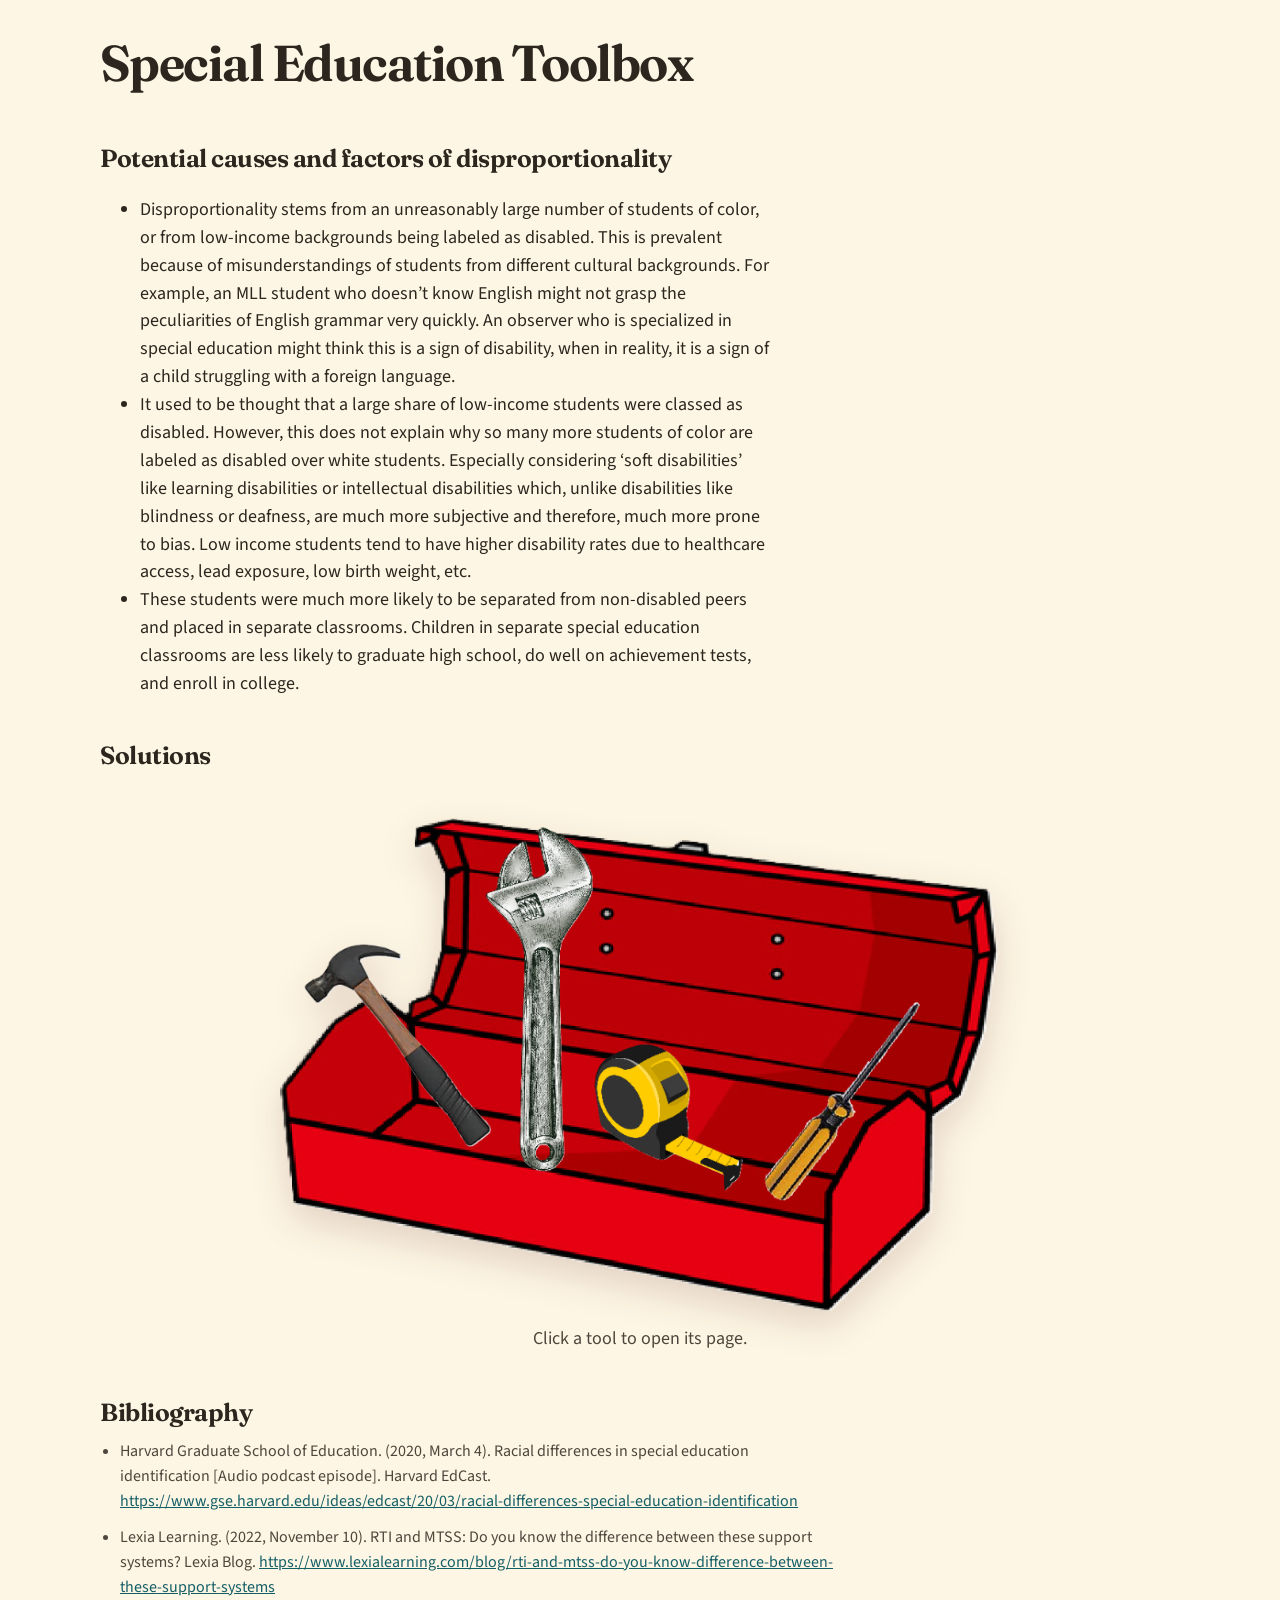
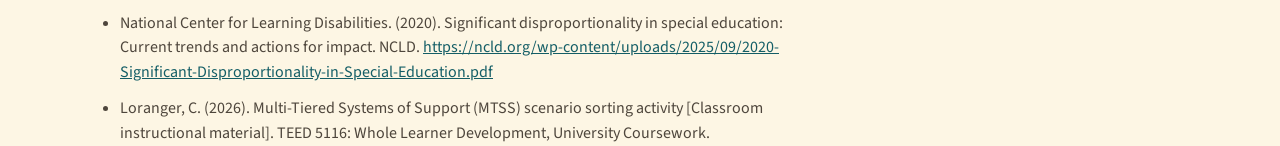
==== index.html @ e08f6ab0 "Show a centered prompt under the toolbox and remove the solution cards. Co-authored-by: Cursor <curs" ====
<!DOCTYPE html>
<html lang="en">
<head>
  <meta charset="utf-8">
  <meta name="viewport" content="width=device-width, initial-scale=1">
  <title>Special Education Toolbox</title>
  <meta name="description" content="Potential causes and factors of disproportionality">
  <link rel="preconnect" href="https://fonts.googleapis.com">
  <link rel="preconnect" href="https://fonts.gstatic.com" crossorigin>
  <link href="https://fonts.googleapis.com/css2?family=Fraunces:opsz,wght@9..144,560;9..144,650&family=Source+Sans+3:ital,wght@0,400;0,600;1,400&display=swap" rel="stylesheet">
  <link rel="stylesheet" href="css/styles.css">
</head>
<body>
  <a class="skip" href="#content">Skip to content</a>
  <header class="site-header">
    <div class="wrap">
      <h1>Special Education Toolbox</h1>
    </div>
  </header>
  <main id="content">
    <section class="causes wrap" aria-labelledby="causes-heading">
      <div class="reading">
        <h2 id="causes-heading">Potential causes and factors of disproportionality</h2>
        <ul>
          <li>Disproportionality stems from an unreasonably large number of students of color, or from low-income backgrounds being labeled as disabled. This is prevalent because of misunderstandings of students from different cultural backgrounds. For example, an MLL student who doesn’t know English might not grasp the peculiarities of English grammar very quickly. An observer who is specialized in special education might think this is a sign of disability, when in reality, it is a sign of a child struggling with a foreign language.</li>
          <li>It used to be thought that a large share of low-income students were classed as disabled. However, this does not explain why so many more students of color are labeled as disabled over white students. Especially considering ‘soft disabilities’ like learning disabilities or intellectual disabilities which, unlike disabilities like blindness or deafness, are much more subjective and therefore, much more prone to bias. Low income students tend to have higher disability rates due to healthcare access, lead exposure, low birth weight, etc.</li>
          <li>These students were much more likely to be separated from non-disabled peers and placed in separate classrooms. Children in separate special education classrooms are less likely to graduate high school, do well on achievement tests, and enroll in college.</li>
        </ul>
      </div>
    </section>

    <section class="hero wrap" aria-labelledby="toolbox-heading">
      <h2 class="section-heading" id="toolbox-heading">Solutions</h2>
      <div class="toolbox" id="toolbox">
        <img
          src="images/toolbox.png"
          width="908"
          height="622"
          alt="An open red toolbox holding a hammer, a wrench, a measuring tape, and a screwdriver.">
        <a class="hotspot" data-tool="lre" href="tools/least-restrictive-environment.html" style="--x: 1.8; --y: 23.9; --w: 27.1; --h: 46.2">
          <span>Least Restrictive Environment (LRE)</span>
        </a>
        <a class="hotspot" data-tool="rti" href="tools/response-to-intervention.html" style="--x: 29; --y: 0.5; --w: 15; --h: 71.9">
          <span>Response to Intervention (RtI)</span>
        </a>
        <a class="hotspot" data-tool="bias" href="tools/bias-interruption.html" style="--x: 44; --y: 45.7; --w: 23.2; --h: 28.3">
          <span>Teacher/Assessment Bias Interruption</span>
        </a>
        <a class="hotspot" data-tool="family" href="tools/family-collaboration.html" style="--x: 67.4; --y: 33.7; --w: 24.1; --h: 44.7">
          <span>Family &amp; Community Collaboration</span>
        </a>
        <p class="toolbox-note">Click a tool to open its page.</p>
      </div>
    </section>

    <section class="sources wrap" aria-labelledby="sources-heading">
      <h2 class="section-heading" id="sources-heading">Bibliography</h2>
      <ul>
        <li>Harvard Graduate School of Education. (2020, March 4). Racial differences in special education identification [Audio podcast episode]. Harvard EdCast. <a href="https://www.gse.harvard.edu/ideas/edcast/20/03/racial-differences-special-education-identification">https://www.gse.harvard.edu/ideas/edcast/20/03/racial-differences-special-education-identification</a></li>
        <li>Lexia Learning. (2022, November 10). RTI and MTSS: Do you know the difference between these support systems? Lexia Blog. <a href="https://www.lexialearning.com/blog/rti-and-mtss-do-you-know-difference-between-these-support-systems">https://www.lexialearning.com/blog/rti-and-mtss-do-you-know-difference-between-these-support-systems</a></li>
        <li>National Center for Learning Disabilities. (2020). Significant disproportionality in special education: Current trends and actions for impact. NCLD. <a href="https://ncld.org/wp-content/uploads/2025/09/2020-Significant-Disproportionality-in-Special-Education.pdf">https://ncld.org/wp-content/uploads/2025/09/2020-Significant-Disproportionality-in-Special-Education.pdf</a></li>
        <li>Loranger, C. (2026). Multi-Tiered Systems of Support (MTSS) scenario sorting activity [Classroom instructional material]. TEED 5116: Whole Learner Development, University Coursework.</li>
      </ul>
    </section>
  </main>
  <script src="js/home.js"></script>
</body>
</html>
---- css/styles.css ----
:root {
  --paper: #fdf6e4;
  --ink: #2c261f;
  --muted: #4e463c;
  --line: rgba(44, 38, 31, 0.14);
  --card: rgba(255, 252, 246, 0.72);
  --teal: #145e66;
  --focus: #8a3e12;
  --shadow: 0 16px 40px rgba(90, 62, 28, 0.08);
  --accent: var(--teal);
  --lre: #3d7a45;
  --rti: #3f6b4a;
  --bias: #1d6d76;
  --family: #d4654a;
  --serif: "Fraunces", "Iowan Old Style", Palatino, "Palatino Linotype", Georgia, serif;
  --sans: "Source Sans 3", "Segoe UI", sans-serif;
}

*,
*::before,
*::after {
  box-sizing: border-box;
}

html {
  scroll-behavior: smooth;
}

body {
  margin: 0;
  background: var(--paper);
  color: var(--ink);
  font-family: var(--sans);
  font-size: 1.125rem;
  line-height: 1.55;
}

img {
  max-width: 100%;
  height: auto;
}

a {
  color: var(--teal);
}

a:hover {
  color: #0e464c;
}

:focus-visible {
  outline: 3px solid var(--focus);
  outline-offset: 3px;
}

.skip {
  position: absolute;
  left: 1rem;
  top: -4rem;
  z-index: 5;
  background: var(--ink);
  color: var(--paper);
  padding: 0.55rem 0.8rem;
  border-radius: 0.4rem;
  text-decoration: none;
}

.skip:focus {
  top: 1rem;
}

.wrap {
  width: min(1080px, calc(100% - 2.5rem));
  margin-inline: auto;
}

.site-header {
  padding: 2.25rem 0 0.5rem;
}

.site-header h1,
.brand {
  font-family: var(--serif);
  font-weight: 650;
  font-size: clamp(2rem, 4vw, 3.15rem);
  letter-spacing: -0.03em;
  line-height: 1.1;
  margin: 0;
}

.brand {
  color: inherit;
  text-decoration: none;
  display: inline-block;
}

.brand:hover {
  color: var(--teal);
}

.tagline {
  margin: 0.75rem 0 0;
  max-width: 40rem;
  color: var(--muted);
  font-size: 1.15rem;
}

.hero {
  padding-top: 1.25rem;
}

.section-heading {
  font-family: var(--serif);
  font-size: 1.55rem;
  font-weight: 650;
  letter-spacing: -0.02em;
  margin: 0 0 0.35rem;
}

.section-note {
  margin: 0 0 1rem;
  color: var(--muted);
}

.toolbox {
  position: relative;
  width: min(720px, 100%);
  margin: 2.75rem auto 0;
}

.toolbox > img {
  display: block;
  width: 100%;
  height: auto;
  filter: drop-shadow(0 14px 18px rgba(90, 20, 20, 0.16));
}

.toolbox-note {
  margin: 0.85rem 0 0;
  text-align: center;
  color: var(--muted);
}

.hotspot {
  position: absolute;
  left: calc(var(--x) * 1%);
  top: calc(var(--y) * 1%);
  width: calc(var(--w) * 1%);
  height: calc(var(--h) * 1%);
  border-radius: 0.35rem;
  color: inherit;
  text-decoration: none;
  transition: background 160ms ease, box-shadow 160ms ease;
}

.hotspot span {
  position: absolute;
  left: 50%;
  bottom: calc(100% + 0.4rem);
  transform: translateX(-50%);
  padding: 0.28rem 0.65rem;
  border-radius: 999px;
  background: var(--ink);
  color: var(--paper);
  font-size: 0.92rem;
  font-weight: 600;
  line-height: 1.2;
  max-width: 16rem;
  white-space: normal;
  text-align: center;
  opacity: 0;
  pointer-events: none;
  z-index: 2;
}

.hotspot:hover,
.hotspot:focus-visible,
.hotspot.is-active {
  background: rgba(255, 252, 246, 0.38);
  box-shadow: inset 0 0 0 2.5px var(--teal);
  z-index: 1;
}

.hotspot:hover span,
.hotspot:focus-visible span,
.hotspot.is-active span {
  opacity: 1;
}

.causes,
.sources {
  padding: 2.5rem 0 0;
}

.reading {
  max-width: 42rem;
}

.reading h2 {
  font-family: var(--serif);
  font-size: 1.55rem;
  font-weight: 650;
  letter-spacing: -0.02em;
  margin: 0 0 0.35rem;
}

.cause + .cause {
  margin-top: 1.35rem;
}

.cause h3,
.tool-page h3 {
  font-family: var(--serif);
  font-size: 1.25rem;
  font-weight: 650;
  letter-spacing: -0.02em;
  margin: 0 0 0.35rem;
}

.site-footer {
  padding: 1.5rem 0 2.5rem;
  color: var(--muted);
  font-size: 0.98rem;
}

.tool-page {
  padding-bottom: 2.5rem;
}

.back {
  margin: 1.25rem 0 1.5rem;
}

.back a {
  font-weight: 600;
  text-decoration-thickness: 1px;
  text-underline-offset: 0.18em;
}

.tool-photo {
  display: block;
  width: auto;
  height: auto;
  max-width: min(240px, 70%);
  max-height: 190px;
  margin: 0 0 1.1rem;
}

.eyebrow {
  margin: 0;
  color: var(--accent);
  font-size: 0.92rem;
  font-weight: 600;
  letter-spacing: 0.08em;
  text-transform: uppercase;
}

.tool-page h1 {
  font-family: var(--serif);
  font-weight: 650;
  font-size: clamp(2.2rem, 5vw, 3.4rem);
  letter-spacing: -0.03em;
  line-height: 1.05;
  margin: 0.25rem 0 0.75rem;
}

.lede {
  margin: 0;
  max-width: 40rem;
  font-size: 1.28rem;
  color: var(--muted);
}

.placeholder-note {
  margin: 1.5rem 0 0;
  padding: 0.9rem 1rem;
  max-width: 42rem;
  background: rgba(255, 252, 246, 0.7);
  border-left: 4px solid var(--accent);
  border-radius: 0 0.6rem 0.6rem 0;
  color: var(--muted);
}

.tool-page section {
  max-width: 42rem;
  margin-top: 2rem;
}

.tool-page h2 {
  font-family: var(--serif);
  font-size: 1.55rem;
  font-weight: 650;
  letter-spacing: -0.02em;
  margin: 0 0 0.5rem;
}

.tool-page p,
.tool-page li {
  margin-top: 0;
}

.tool-page ul {
  margin: 0;
  padding-left: 1.2rem;
}

.tool-page li + li {
  margin-top: 0.45rem;
}

.more-tools {
  margin-top: 2.75rem;
  padding-top: 1.25rem;
  border-top: 1px solid var(--line);
  max-width: 42rem;
}

.more-tools h2 {
  font-size: 1.2rem;
}

.more-tools ul {
  list-style: none;
  padding: 0;
  display: flex;
  flex-wrap: wrap;
  gap: 0.5rem 0.9rem;
}

.more-tools a {
  font-weight: 600;
}

.tool-lre { --accent: var(--lre); }
.tool-rti { --accent: var(--rti); }
.tool-bias { --accent: var(--bias); }
.tool-family { --accent: var(--family); }

.tool-page .checklist {
  list-style: none;
  padding: 0;
}

.checklist li {
  padding: 0.75rem 0.9rem;
  background: rgba(255, 252, 246, 0.7);
  border-left: 4px solid var(--accent);
  border-radius: 0 0.6rem 0.6rem 0;
}

.tool-page .sources {
  padding-top: 0;
}

.sources ol,
.sources ul {
  margin: 0.5rem 0 0;
  padding-left: 1.25rem;
  max-width: 46rem;
  color: var(--muted);
  font-size: 1rem;
}

.sources li + li,
.tool-page .sources li + li {
  margin-top: 0.7rem;
}

.sources a {
  overflow-wrap: anywhere;
}

@media (max-width: 560px) {
  .hotspot span {
    font-size: 0.78rem;
  }
}

@media (prefers-reduced-motion: reduce) {
  html {
    scroll-behavior: auto;
  }

  .hotspot {
    transition: none;
  }
}
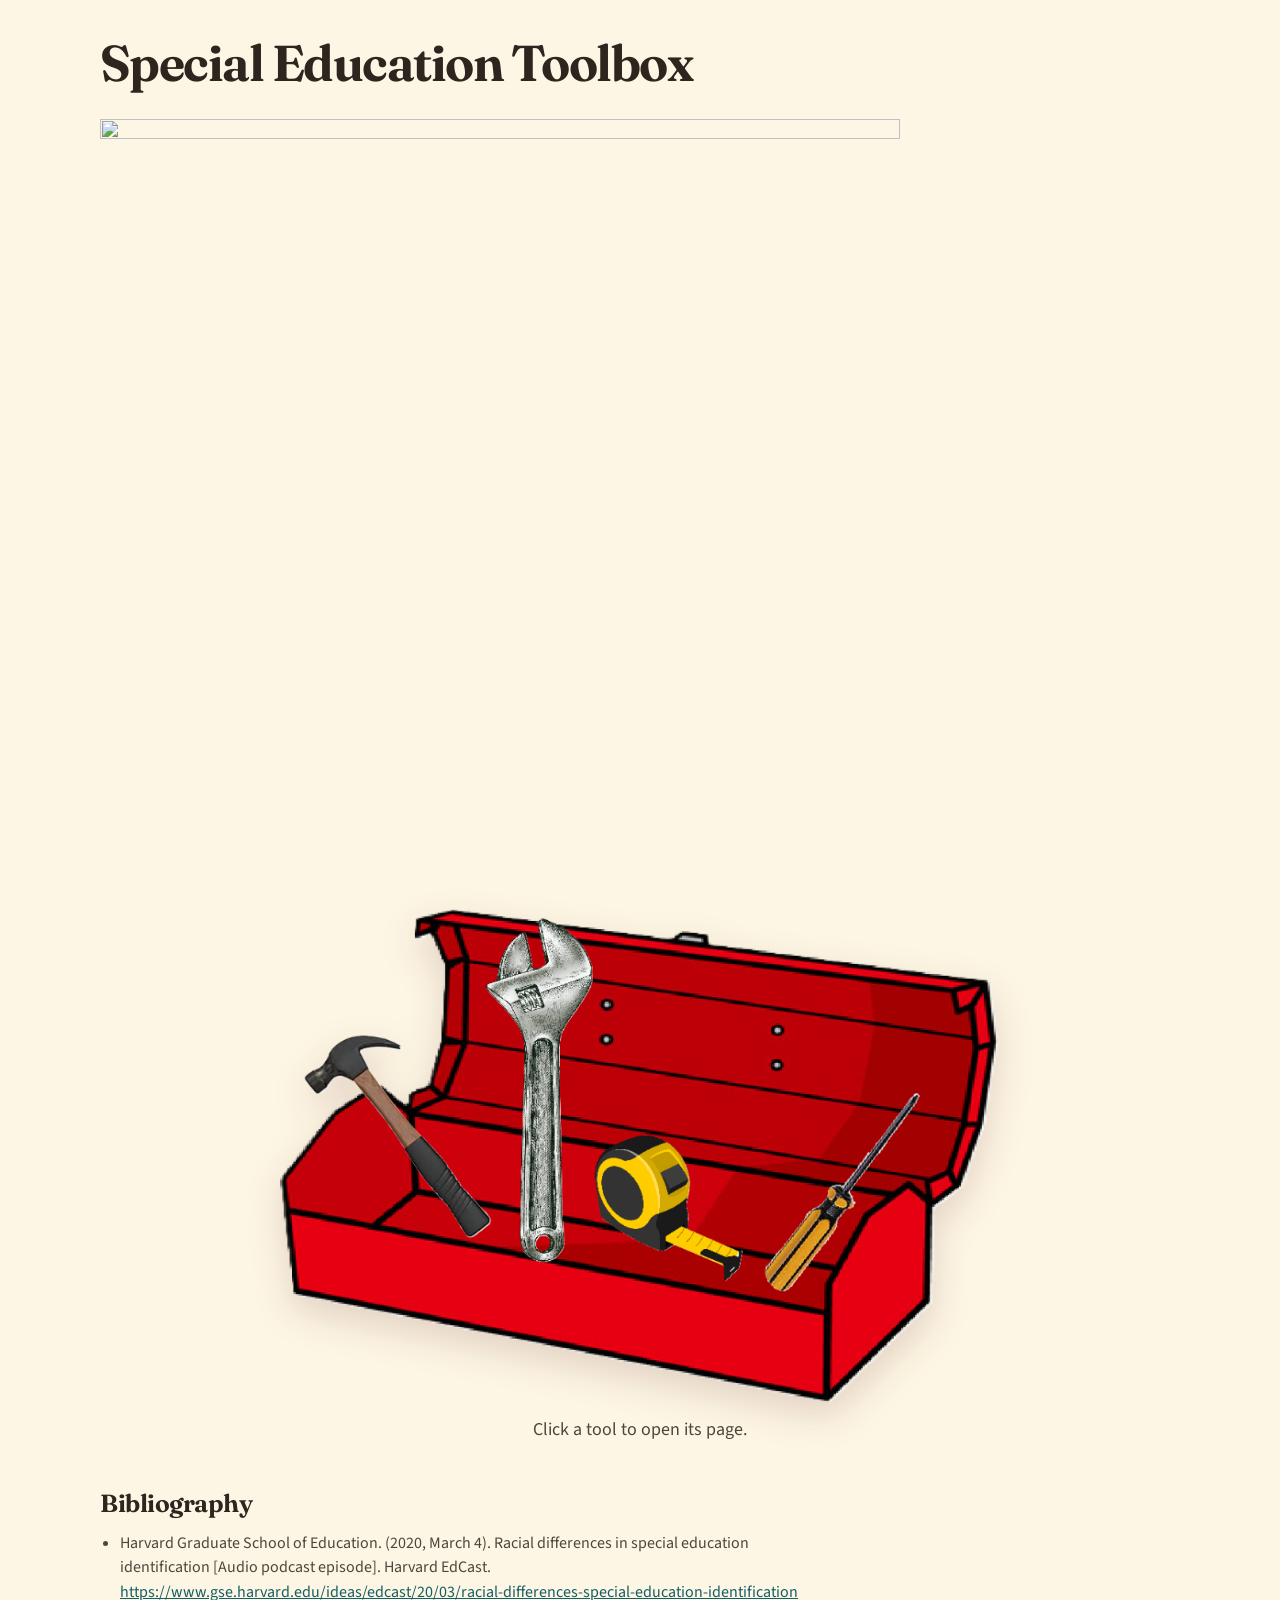
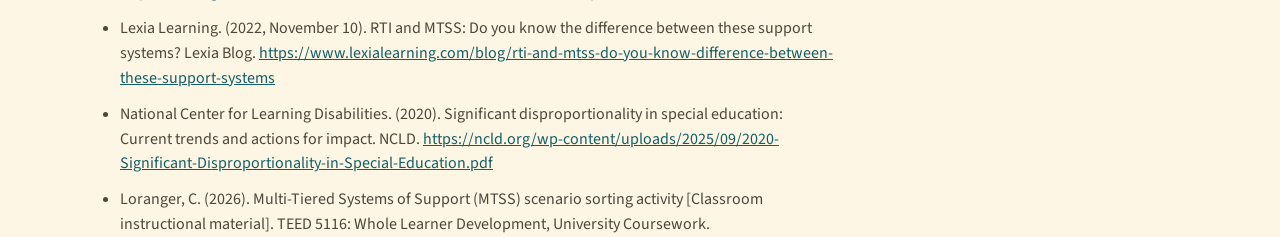
==== commit c583e563: "Remove the Solutions heading from the homepage." ====
--- a/index.html
+++ b/index.html
@@ -18,38 +18,31 @@
     </div>
   </header>
   <main id="content">
-    <section class="causes wrap" aria-labelledby="causes-heading">
-      <div class="reading">
-        <h2 id="causes-heading">Potential causes and factors of disproportionality</h2>
-        <ul>
-          <li>Disproportionality stems from an unreasonably large number of students of color, or from low-income backgrounds being labeled as disabled. This is prevalent because of misunderstandings of students from different cultural backgrounds. For example, an MLL student who doesn’t know English might not grasp the peculiarities of English grammar very quickly. An observer who is specialized in special education might think this is a sign of disability, when in reality, it is a sign of a child struggling with a foreign language.</li>
-          <li>It used to be thought that a large share of low-income students were classed as disabled. However, this does not explain why so many more students of color are labeled as disabled over white students. Especially considering ‘soft disabilities’ like learning disabilities or intellectual disabilities which, unlike disabilities like blindness or deafness, are much more subjective and therefore, much more prone to bias. Low income students tend to have higher disability rates due to healthcare access, lead exposure, low birth weight, etc.</li>
-          <li>These students were much more likely to be separated from non-disabled peers and placed in separate classrooms. Children in separate special education classrooms are less likely to graduate high school, do well on achievement tests, and enroll in college.</li>
-        </ul>
-      </div>
-    </section>
-
-    <section class="hero wrap" aria-labelledby="toolbox-heading">
-      <h2 class="section-heading" id="toolbox-heading">Solutions</h2>
-      <div class="toolbox" id="toolbox">
-        <img
-          src="images/toolbox.png"
-          width="908"
-          height="622"
-          alt="An open red toolbox holding a hammer, a wrench, a measuring tape, and a screwdriver.">
-        <a class="hotspot" data-tool="lre" href="tools/least-restrictive-environment.html" style="--x: 1.8; --y: 23.9; --w: 27.1; --h: 46.2">
-          <span>Least Restrictive Environment (LRE)</span>
+    <section class="hero wrap">
+      <div class="workbench" id="toolbox">
+        <a class="broken-wall" href="causes.html" aria-label="Potential causes and factors of disproportionality">
+          <img src="images/broken-wall.png" width="800" height="746" alt="">
         </a>
-        <a class="hotspot" data-tool="rti" href="tools/response-to-intervention.html" style="--x: 29; --y: 0.5; --w: 15; --h: 71.9">
-          <span>Response to Intervention (RtI)</span>
-        </a>
-        <a class="hotspot" data-tool="bias" href="tools/bias-interruption.html" style="--x: 44; --y: 45.7; --w: 23.2; --h: 28.3">
-          <span>Teacher/Assessment Bias Interruption</span>
-        </a>
-        <a class="hotspot" data-tool="family" href="tools/family-collaboration.html" style="--x: 67.4; --y: 33.7; --w: 24.1; --h: 44.7">
-          <span>Family &amp; Community Collaboration</span>
-        </a>
-        <p class="toolbox-note">Click a tool to open its page.</p>
+        <div class="toolbox">
+          <img
+            src="images/toolbox.png"
+            width="908"
+            height="622"
+            alt="An open red toolbox holding a hammer, a wrench, a measuring tape, and a screwdriver.">
+          <a class="hotspot" data-tool="lre" href="tools/least-restrictive-environment.html" style="--x: 1.8; --y: 23.9; --w: 27.1; --h: 46.2">
+            <span>Least Restrictive Environment (LRE)</span>
+          </a>
+          <a class="hotspot" data-tool="rti" href="tools/response-to-intervention.html" style="--x: 29; --y: 0.5; --w: 15; --h: 71.9">
+            <span>Response to Intervention (RtI)</span>
+          </a>
+          <a class="hotspot" data-tool="bias" href="tools/bias-interruption.html" style="--x: 44; --y: 45.7; --w: 23.2; --h: 28.3">
+            <span>Teacher/Assessment Bias Interruption</span>
+          </a>
+          <a class="hotspot" data-tool="family" href="tools/family-collaboration.html" style="--x: 67.4; --y: 33.7; --w: 24.1; --h: 44.7">
+            <span>Family &amp; Community Collaboration</span>
+          </a>
+          <p class="toolbox-note">Click a tool to open its page.</p>
+        </div>
       </div>
     </section>
 
--- a/css/styles.css
+++ b/css/styles.css
@@ -126,6 +126,7 @@
   position: relative;
   width: min(720px, 100%);
   margin: 2.75rem auto 0;
+  scroll-margin-top: 1.25rem;
 }
 
 .toolbox > img {
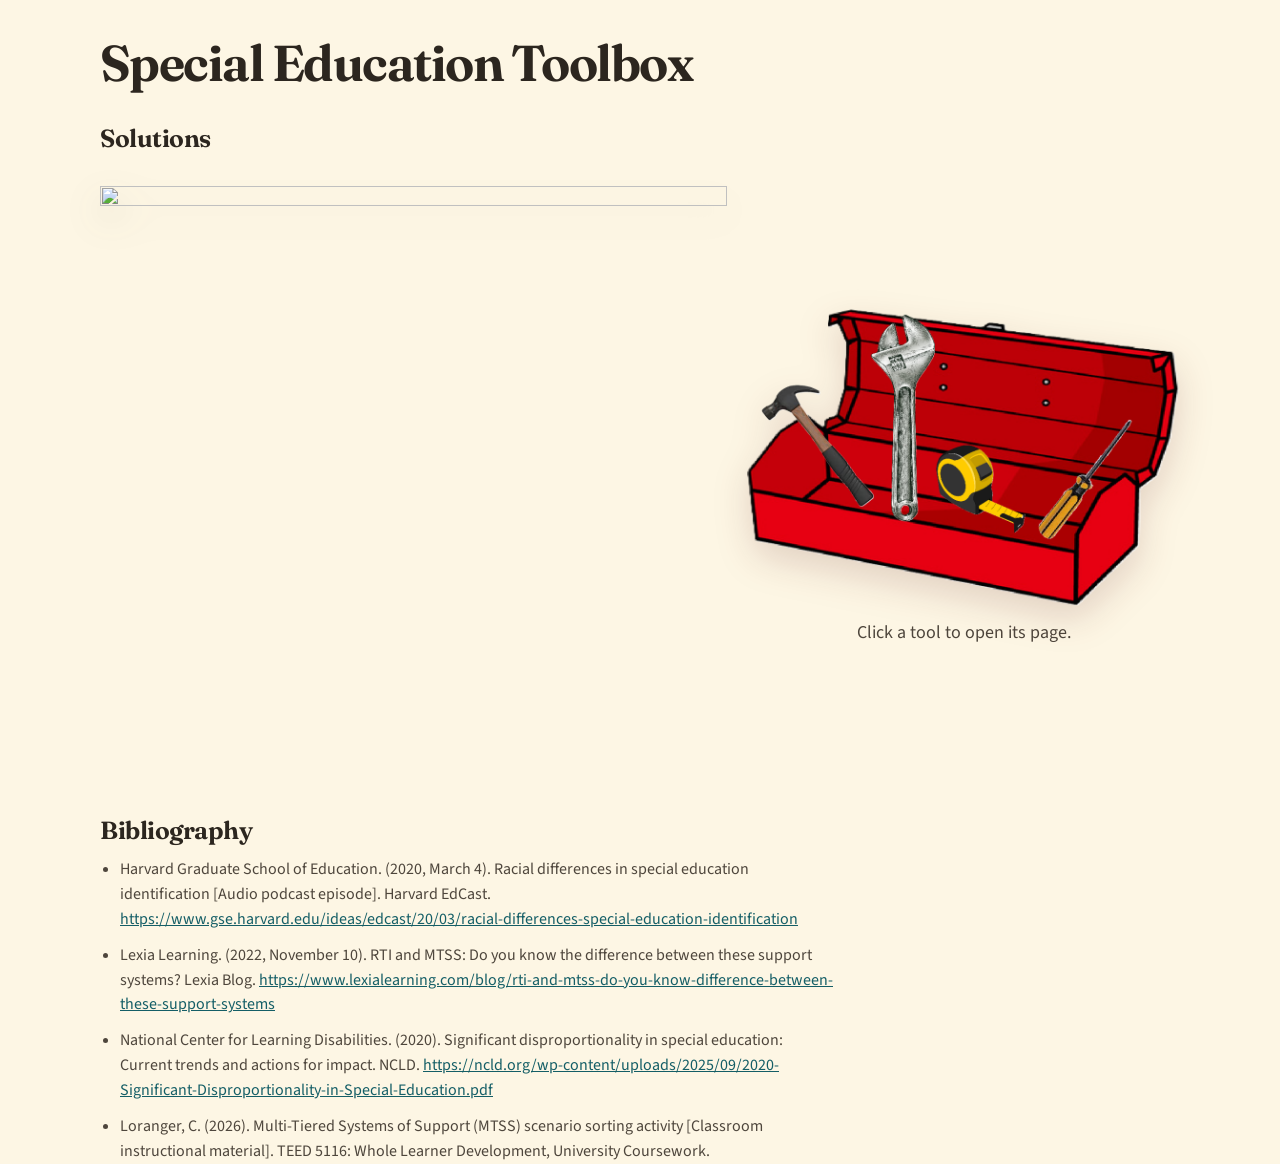
==== commit d4656648: "Move the causes onto their own page." ====
--- a/index.html
+++ b/index.html
@@ -18,7 +18,8 @@
     </div>
   </header>
   <main id="content">
-    <section class="hero wrap">
+    <section class="hero wrap" aria-labelledby="toolbox-heading">
+      <h2 class="section-heading" id="toolbox-heading">Solutions</h2>
       <div class="workbench" id="toolbox">
         <a class="broken-wall" href="causes.html" aria-label="Potential causes and factors of disproportionality">
           <img src="images/broken-wall.png" width="800" height="746" alt="">
--- a/css/styles.css
+++ b/css/styles.css
@@ -122,11 +122,36 @@
   color: var(--muted);
 }
 
+
+.workbench {
+  display: flex;
+  align-items: center;
+  gap: 1.25rem;
+  width: min(1080px, 100%);
+  margin: 1.75rem auto 0;
+  scroll-margin-top: 1.25rem;
+}
+
+.broken-wall {
+  flex: 1.45 1 0;
+  display: block;
+  min-width: 0;
+  color: inherit;
+  text-decoration: none;
+}
+
+.broken-wall img {
+  display: block;
+  width: 100%;
+  height: auto;
+  filter: drop-shadow(0 14px 18px rgba(70, 60, 50, 0.16));
+}
+
 .toolbox {
   position: relative;
-  width: min(720px, 100%);
-  margin: 2.75rem auto 0;
-  scroll-margin-top: 1.25rem;
+  flex: 1 1 0;
+  min-width: 0;
+  margin: 0;
 }
 
 .toolbox > img {
@@ -197,6 +222,7 @@
   max-width: 42rem;
 }
 
+.reading h1,
 .reading h2 {
   font-family: var(--serif);
   font-size: 1.55rem;
@@ -371,6 +397,24 @@
   overflow-wrap: anywhere;
 }
 
+
+@media (max-width: 720px) {
+  .workbench {
+    flex-direction: column;
+  }
+
+  .broken-wall,
+  .toolbox {
+    flex: none;
+    width: 100%;
+  }
+
+  .toolbox {
+    width: 82%;
+    margin-inline: auto;
+  }
+}
+
 @media (max-width: 560px) {
   .hotspot span {
     font-size: 0.78rem;
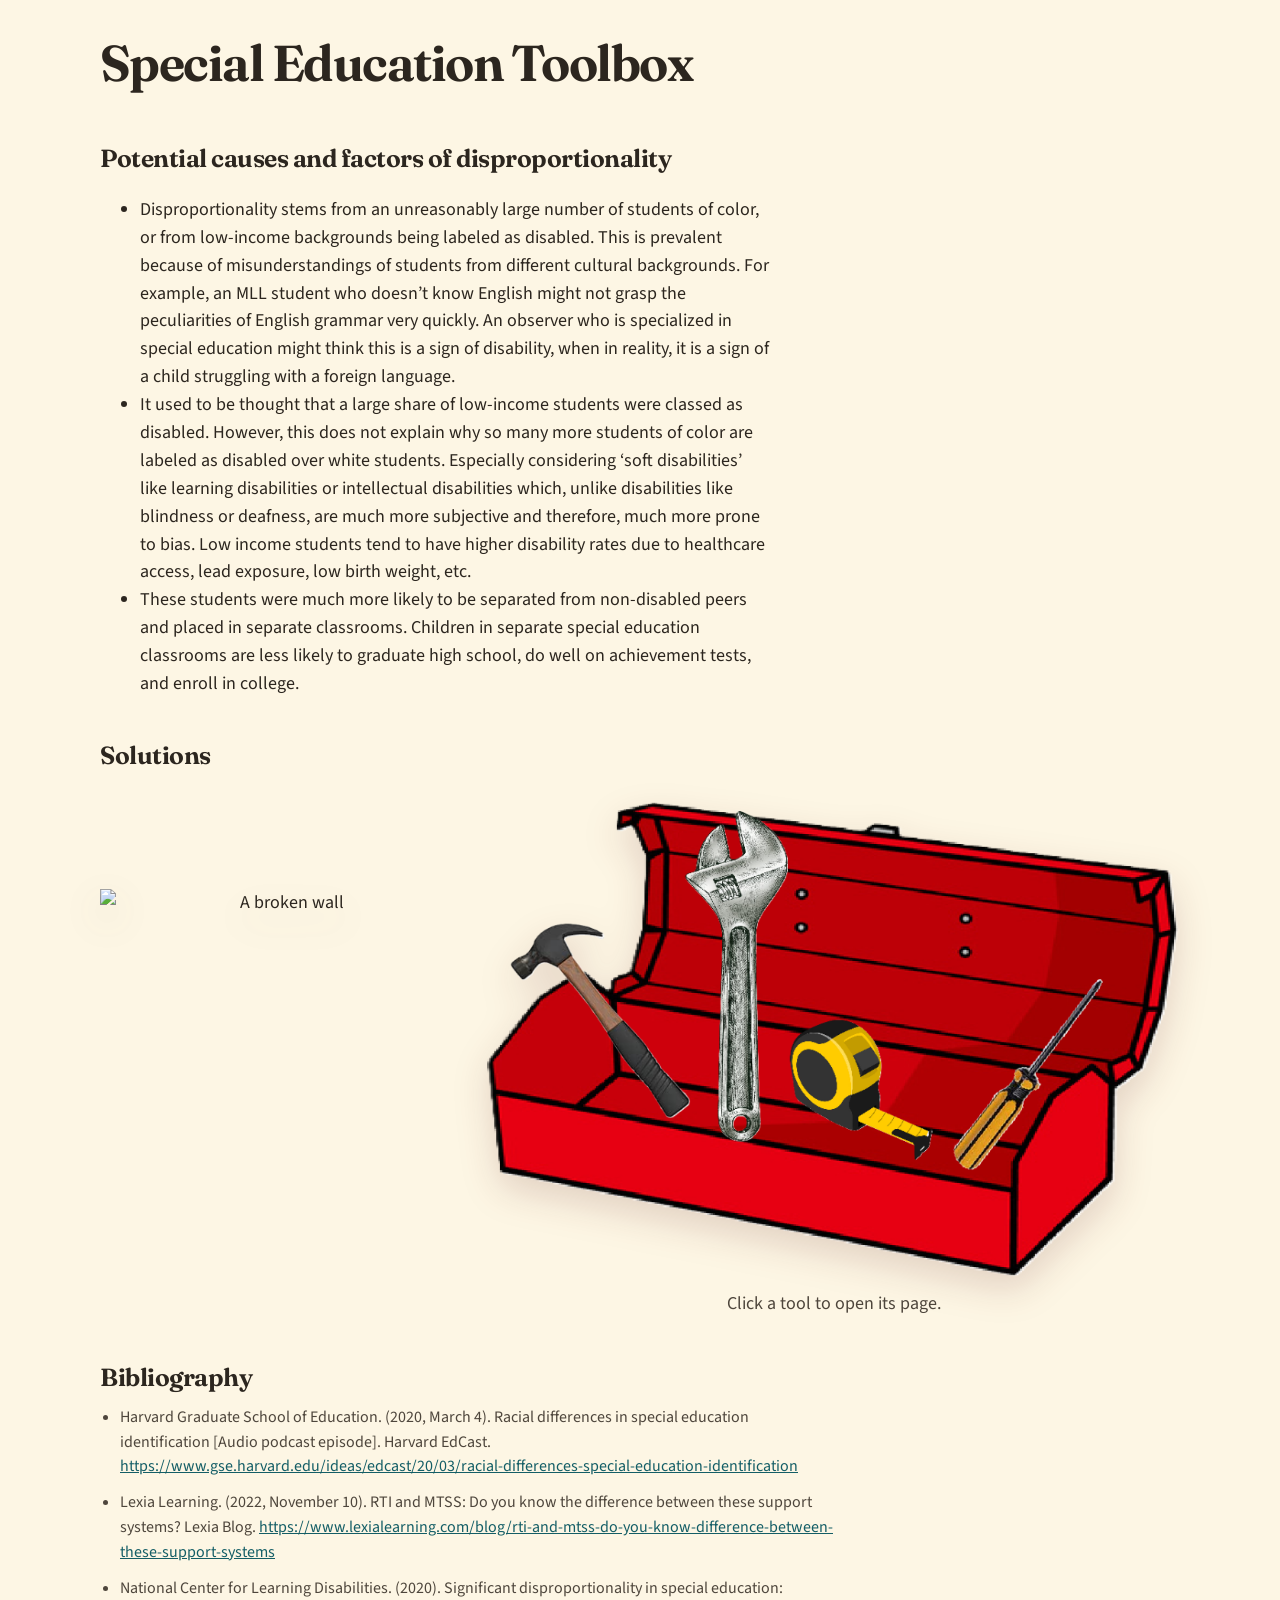
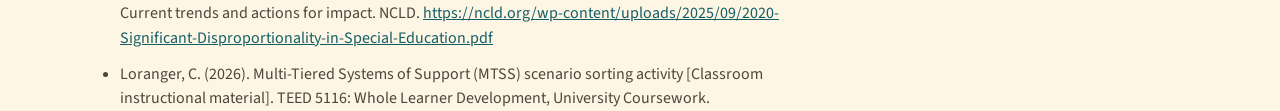
==== commit 7fd5fe37: "Remove the caption under the broken wall." ====
--- a/index.html
+++ b/index.html
@@ -18,11 +18,22 @@
     </div>
   </header>
   <main id="content">
+    <section class="causes wrap" aria-labelledby="causes-heading">
+      <div class="reading">
+        <h2 id="causes-heading">Potential causes and factors of disproportionality</h2>
+        <ul>
+          <li>Disproportionality stems from an unreasonably large number of students of color, or from low-income backgrounds being labeled as disabled. This is prevalent because of misunderstandings of students from different cultural backgrounds. For example, an MLL student who doesn’t know English might not grasp the peculiarities of English grammar very quickly. An observer who is specialized in special education might think this is a sign of disability, when in reality, it is a sign of a child struggling with a foreign language.</li>
+          <li>It used to be thought that a large share of low-income students were classed as disabled. However, this does not explain why so many more students of color are labeled as disabled over white students. Especially considering ‘soft disabilities’ like learning disabilities or intellectual disabilities which, unlike disabilities like blindness or deafness, are much more subjective and therefore, much more prone to bias. Low income students tend to have higher disability rates due to healthcare access, lead exposure, low birth weight, etc.</li>
+          <li>These students were much more likely to be separated from non-disabled peers and placed in separate classrooms. Children in separate special education classrooms are less likely to graduate high school, do well on achievement tests, and enroll in college.</li>
+        </ul>
+      </div>
+    </section>
+
     <section class="hero wrap" aria-labelledby="toolbox-heading">
       <h2 class="section-heading" id="toolbox-heading">Solutions</h2>
       <div class="workbench" id="toolbox">
-        <a class="broken-wall" href="causes.html" aria-label="Potential causes and factors of disproportionality">
-          <img src="images/broken-wall.png" width="800" height="746" alt="">
+        <a class="broken-wall" href="#causes-heading">
+          <img src="images/broken-wall.png" width="800" height="746" alt="A broken wall">
         </a>
         <div class="toolbox">
           <img
--- a/css/styles.css
+++ b/css/styles.css
@@ -123,6 +123,10 @@
 }
 
 
+#causes-heading {
+  scroll-margin-top: 1.25rem;
+}
+
 .workbench {
   display: flex;
   align-items: center;
@@ -133,9 +137,9 @@
 }
 
 .broken-wall {
-  flex: 1.45 1 0;
+  flex: 0 1 34%;
   display: block;
-  min-width: 0;
+  text-align: center;
   color: inherit;
   text-decoration: none;
 }
@@ -149,7 +153,7 @@
 
 .toolbox {
   position: relative;
-  flex: 1 1 0;
+  flex: 1 1 62%;
   min-width: 0;
   margin: 0;
 }
@@ -222,7 +226,6 @@
   max-width: 42rem;
 }
 
-.reading h1,
 .reading h2 {
   font-family: var(--serif);
   font-size: 1.55rem;
@@ -403,15 +406,9 @@
     flex-direction: column;
   }
 
-  .broken-wall,
-  .toolbox {
-    flex: none;
-    width: 100%;
-  }
-
-  .toolbox {
-    width: 82%;
-    margin-inline: auto;
+  .broken-wall {
+    flex-basis: auto;
+    width: min(280px, 78%);
   }
 }
 
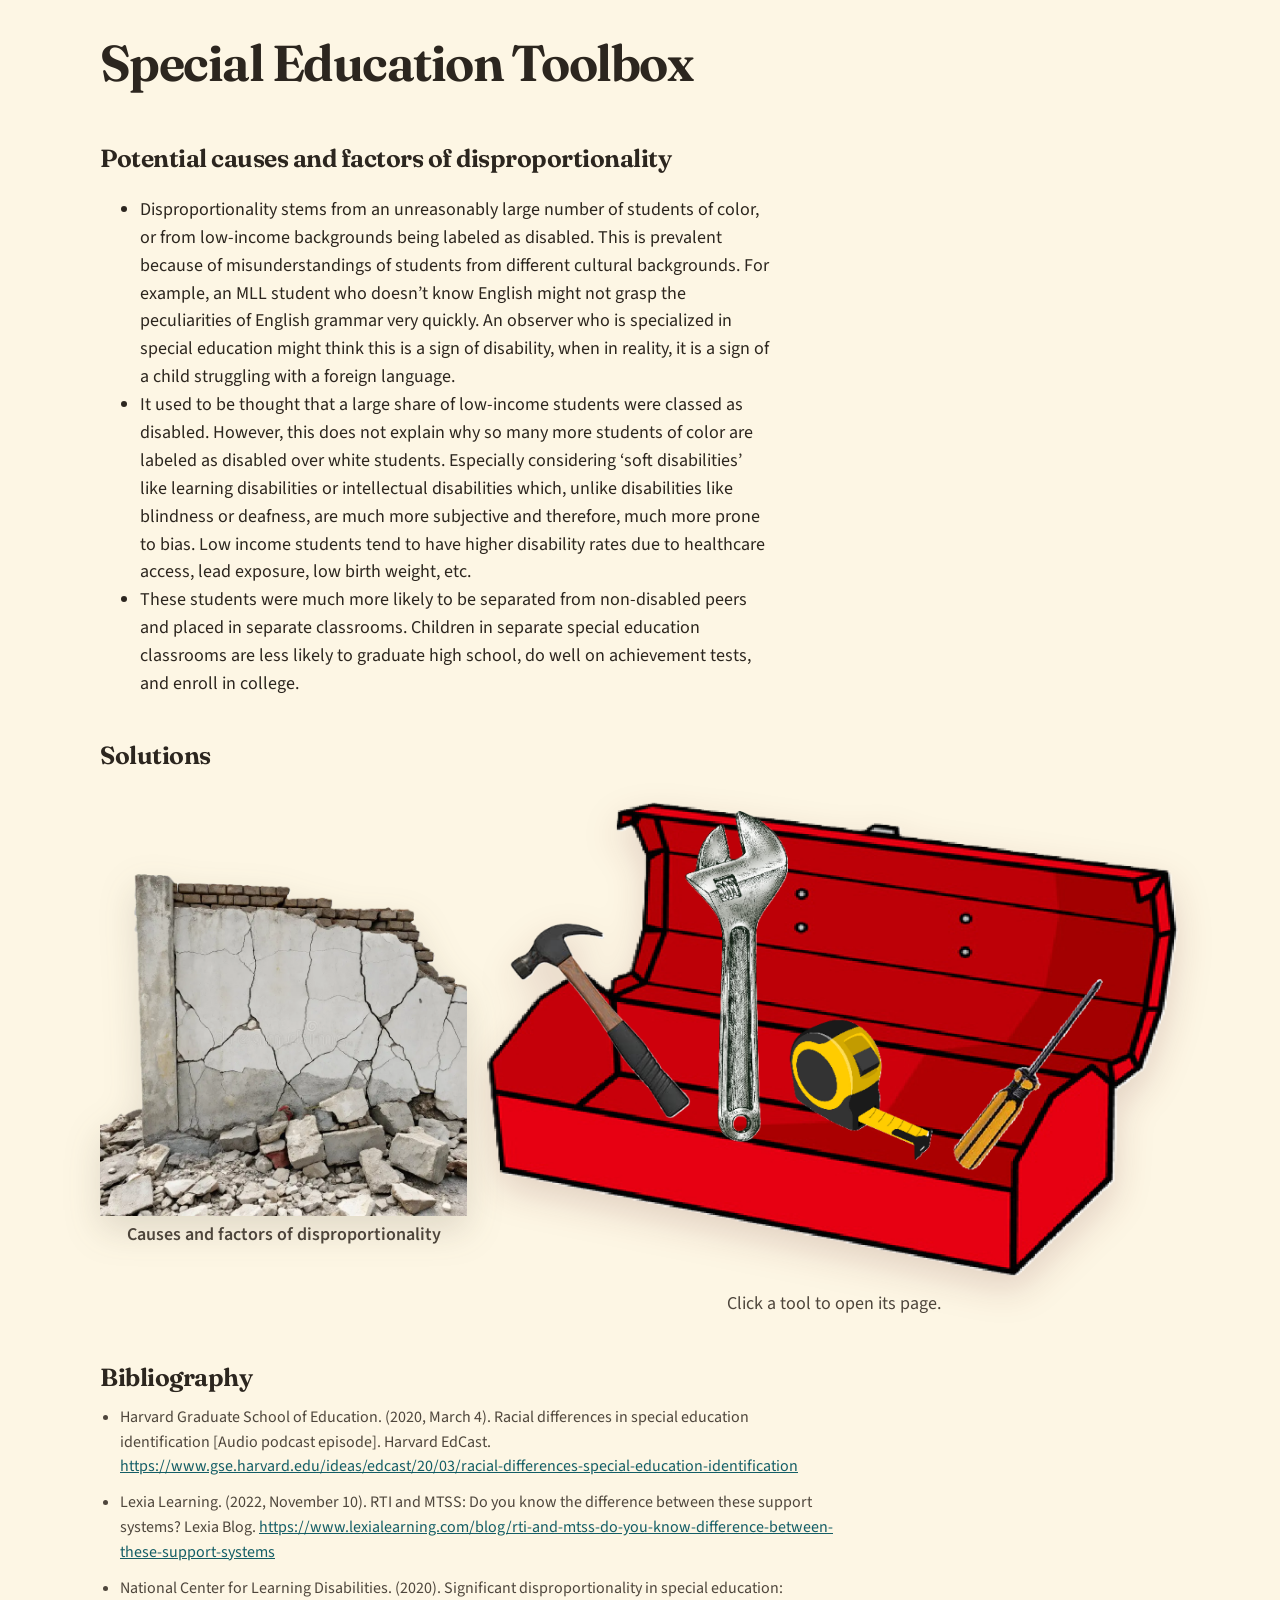
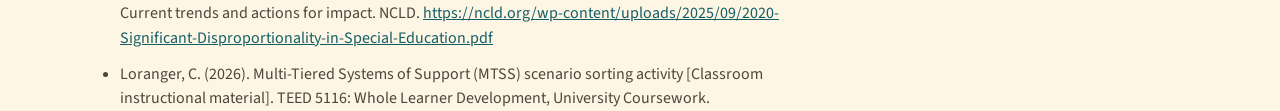
==== commit 58d0d100: "Show a broken wall beside the toolbox that leads to the causes." ====
--- a/index.html
+++ b/index.html
@@ -34,6 +34,7 @@
       <div class="workbench" id="toolbox">
         <a class="broken-wall" href="#causes-heading">
           <img src="images/broken-wall.png" width="800" height="746" alt="A broken wall">
+          <span>Causes and factors of disproportionality</span>
         </a>
         <div class="toolbox">
           <img
--- a/css/styles.css
+++ b/css/styles.css
@@ -149,6 +149,19 @@
   width: 100%;
   height: auto;
   filter: drop-shadow(0 14px 18px rgba(70, 60, 50, 0.16));
+}
+
+.broken-wall span {
+  display: block;
+  margin-top: 0.45rem;
+  color: var(--muted);
+  font-weight: 600;
+  line-height: 1.3;
+}
+
+.broken-wall:hover span,
+.broken-wall:focus-visible span {
+  color: var(--teal);
 }
 
 .toolbox {
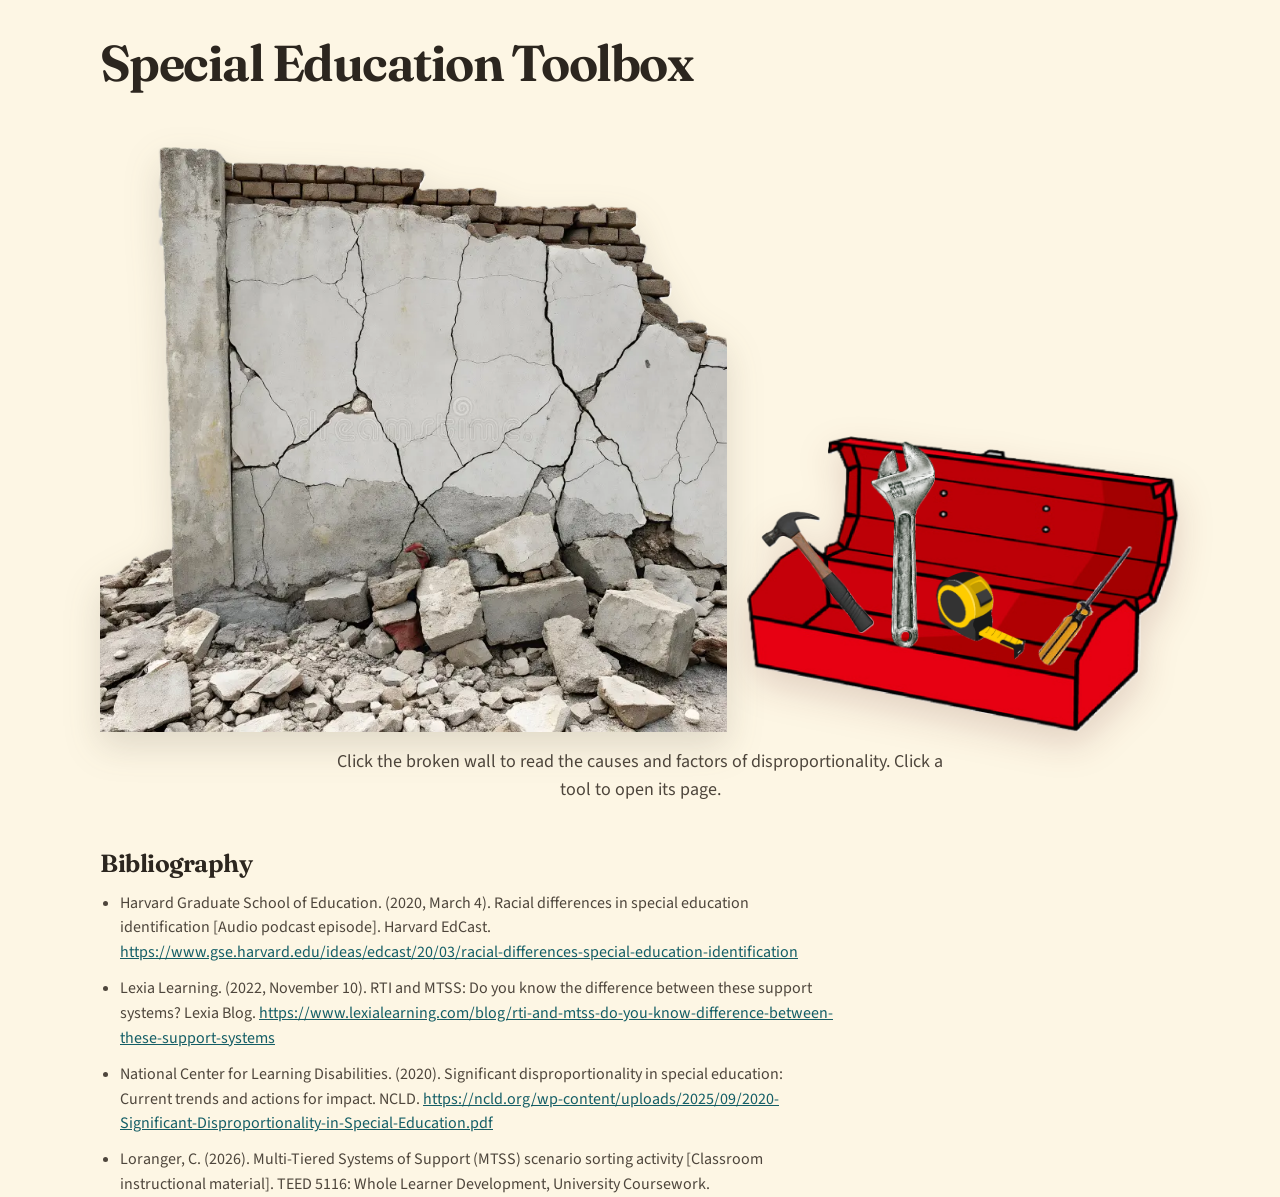
==== commit 82816be6: "Explain how to use the wall and the tools." ====
--- a/index.html
+++ b/index.html
@@ -18,23 +18,10 @@
     </div>
   </header>
   <main id="content">
-    <section class="causes wrap" aria-labelledby="causes-heading">
-      <div class="reading">
-        <h2 id="causes-heading">Potential causes and factors of disproportionality</h2>
-        <ul>
-          <li>Disproportionality stems from an unreasonably large number of students of color, or from low-income backgrounds being labeled as disabled. This is prevalent because of misunderstandings of students from different cultural backgrounds. For example, an MLL student who doesn’t know English might not grasp the peculiarities of English grammar very quickly. An observer who is specialized in special education might think this is a sign of disability, when in reality, it is a sign of a child struggling with a foreign language.</li>
-          <li>It used to be thought that a large share of low-income students were classed as disabled. However, this does not explain why so many more students of color are labeled as disabled over white students. Especially considering ‘soft disabilities’ like learning disabilities or intellectual disabilities which, unlike disabilities like blindness or deafness, are much more subjective and therefore, much more prone to bias. Low income students tend to have higher disability rates due to healthcare access, lead exposure, low birth weight, etc.</li>
-          <li>These students were much more likely to be separated from non-disabled peers and placed in separate classrooms. Children in separate special education classrooms are less likely to graduate high school, do well on achievement tests, and enroll in college.</li>
-        </ul>
-      </div>
-    </section>
-
-    <section class="hero wrap" aria-labelledby="toolbox-heading">
-      <h2 class="section-heading" id="toolbox-heading">Solutions</h2>
+    <section class="hero wrap">
       <div class="workbench" id="toolbox">
-        <a class="broken-wall" href="#causes-heading">
-          <img src="images/broken-wall.png" width="800" height="746" alt="A broken wall">
-          <span>Causes and factors of disproportionality</span>
+        <a class="broken-wall" href="causes.html" aria-label="Potential causes and factors of disproportionality">
+          <img src="images/broken-wall.png" width="800" height="746" alt="">
         </a>
         <div class="toolbox">
           <img
@@ -54,9 +41,9 @@
           <a class="hotspot" data-tool="family" href="tools/family-collaboration.html" style="--x: 67.4; --y: 33.7; --w: 24.1; --h: 44.7">
             <span>Family &amp; Community Collaboration</span>
           </a>
-          <p class="toolbox-note">Click a tool to open its page.</p>
         </div>
       </div>
+      <p class="workbench-note">Click the broken wall to read the causes and factors of disproportionality. Click a tool to open its page.</p>
     </section>
 
     <section class="sources wrap" aria-labelledby="sources-heading">
--- a/css/styles.css
+++ b/css/styles.css
@@ -123,23 +123,26 @@
 }
 
 
-#causes-heading {
-  scroll-margin-top: 1.25rem;
-}
-
 .workbench {
   display: flex;
-  align-items: center;
+  align-items: flex-end;
   gap: 1.25rem;
   width: min(1080px, 100%);
   margin: 1.75rem auto 0;
   scroll-margin-top: 1.25rem;
 }
 
+.workbench-note {
+  margin: 1rem auto 0;
+  max-width: 40rem;
+  text-align: center;
+  color: var(--muted);
+}
+
 .broken-wall {
-  flex: 0 1 34%;
+  flex: 1.45 1 0;
   display: block;
-  text-align: center;
+  min-width: 0;
   color: inherit;
   text-decoration: none;
 }
@@ -151,22 +154,9 @@
   filter: drop-shadow(0 14px 18px rgba(70, 60, 50, 0.16));
 }
 
-.broken-wall span {
-  display: block;
-  margin-top: 0.45rem;
-  color: var(--muted);
-  font-weight: 600;
-  line-height: 1.3;
-}
-
-.broken-wall:hover span,
-.broken-wall:focus-visible span {
-  color: var(--teal);
-}
-
 .toolbox {
   position: relative;
-  flex: 1 1 62%;
+  flex: 1 1 0;
   min-width: 0;
   margin: 0;
 }
@@ -176,12 +166,6 @@
   width: 100%;
   height: auto;
   filter: drop-shadow(0 14px 18px rgba(90, 20, 20, 0.16));
-}
-
-.toolbox-note {
-  margin: 0.85rem 0 0;
-  text-align: center;
-  color: var(--muted);
 }
 
 .hotspot {
@@ -239,6 +223,7 @@
   max-width: 42rem;
 }
 
+.reading h1,
 .reading h2 {
   font-family: var(--serif);
   font-size: 1.55rem;
@@ -419,9 +404,15 @@
     flex-direction: column;
   }
 
-  .broken-wall {
-    flex-basis: auto;
-    width: min(280px, 78%);
+  .broken-wall,
+  .toolbox {
+    flex: none;
+    width: 100%;
+  }
+
+  .toolbox {
+    width: 82%;
+    margin-inline: auto;
   }
 }
 
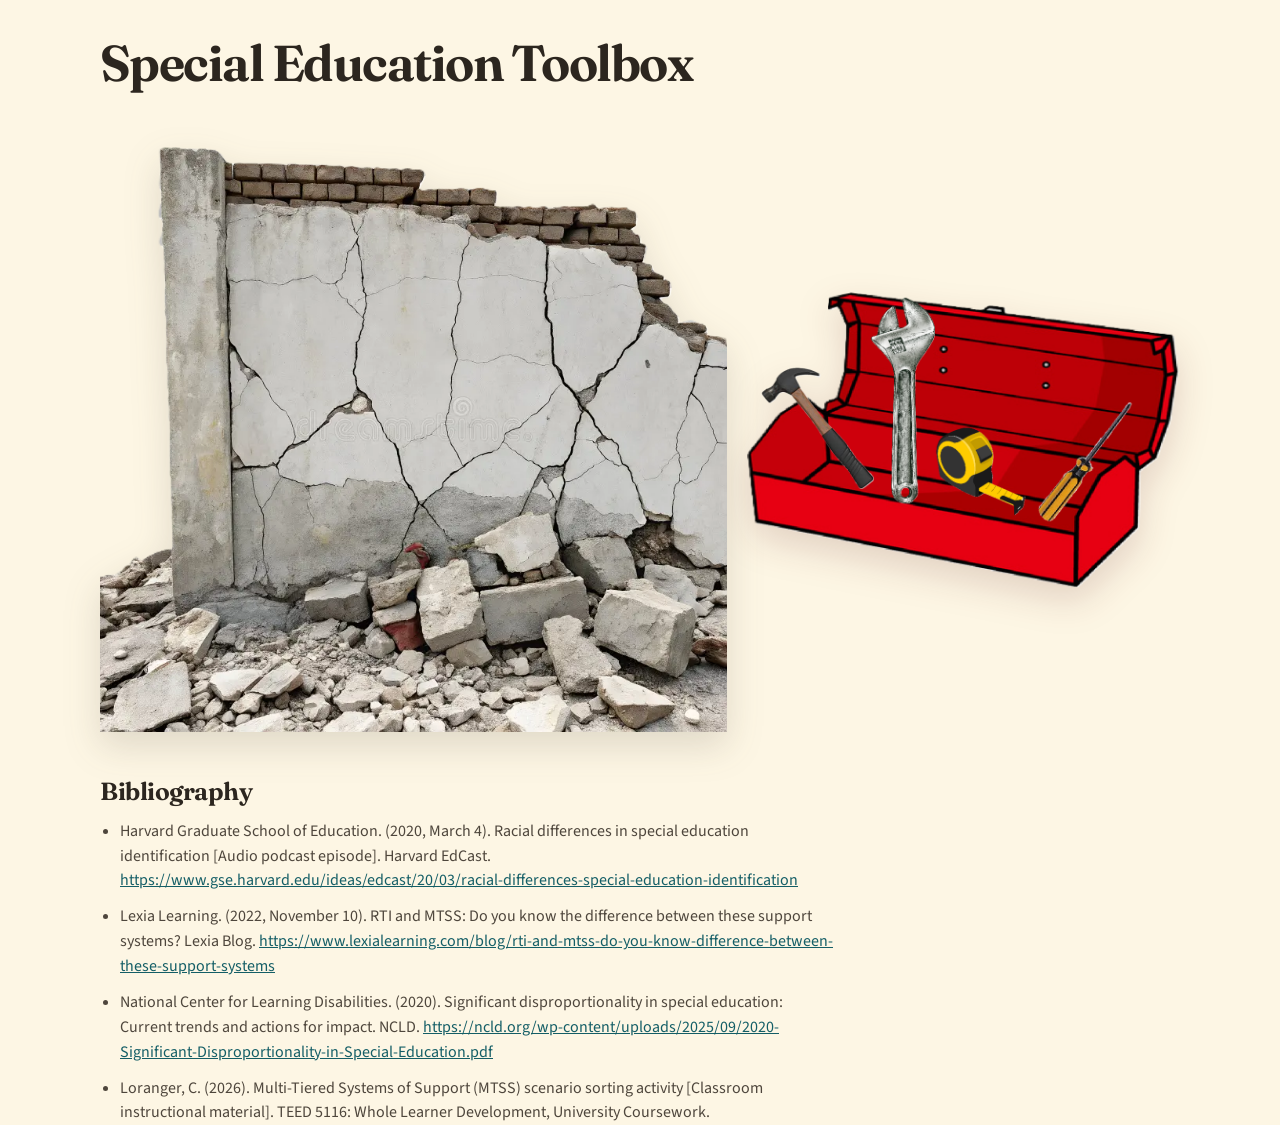
==== commit f4817c85: "Remove the prompt under the toolbox." ====
--- a/index.html
+++ b/index.html
@@ -43,7 +43,6 @@
           </a>
         </div>
       </div>
-      <p class="workbench-note">Click the broken wall to read the causes and factors of disproportionality. Click a tool to open its page.</p>
     </section>
 
     <section class="sources wrap" aria-labelledby="sources-heading">
--- a/css/styles.css
+++ b/css/styles.css
@@ -125,18 +125,11 @@
 
 .workbench {
   display: flex;
-  align-items: flex-end;
+  align-items: center;
   gap: 1.25rem;
   width: min(1080px, 100%);
   margin: 1.75rem auto 0;
   scroll-margin-top: 1.25rem;
-}
-
-.workbench-note {
-  margin: 1rem auto 0;
-  max-width: 40rem;
-  text-align: center;
-  color: var(--muted);
 }
 
 .broken-wall {
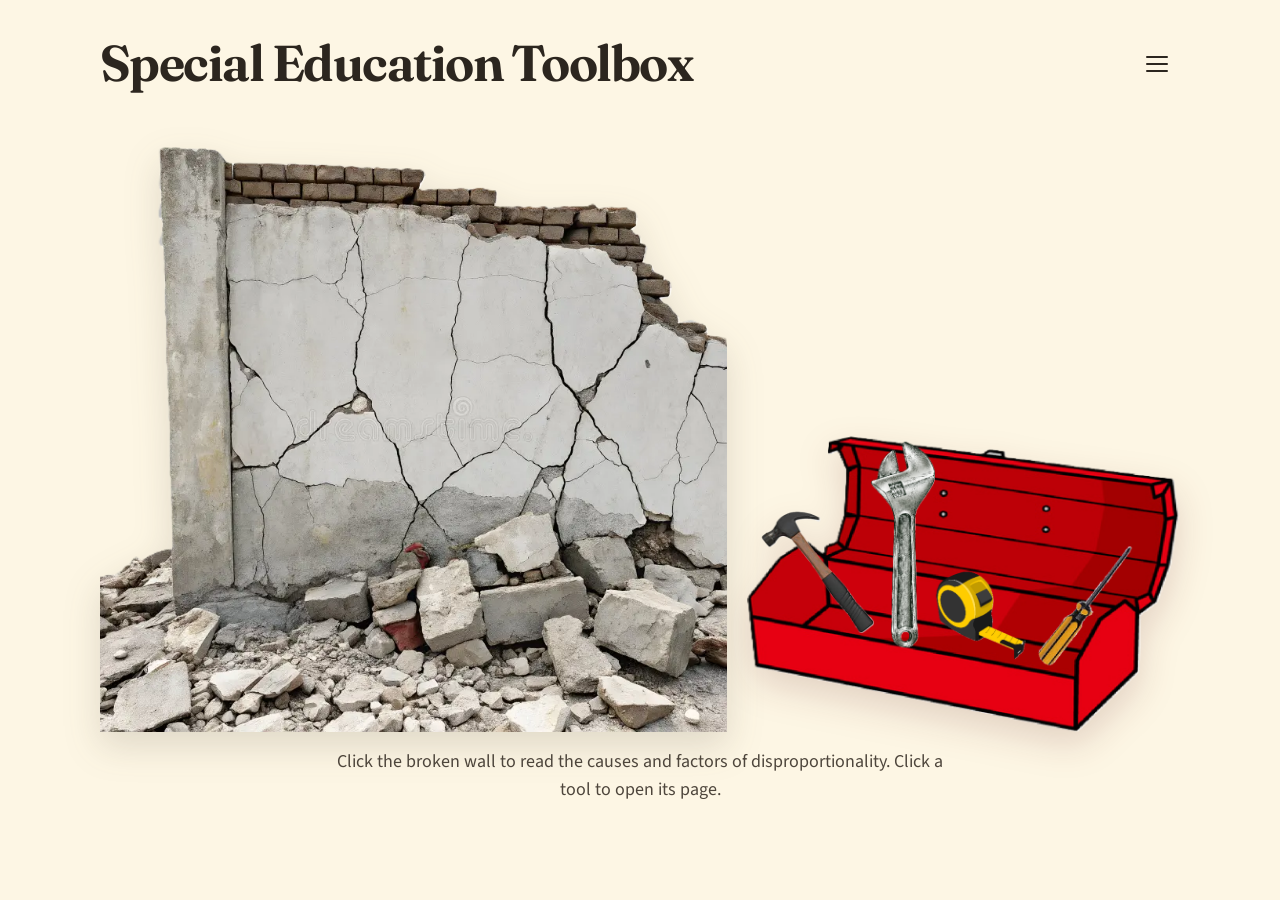
==== commit 43da2398: "Add a menu and move the bibliography onto its own page. The causes page shows the wall, and the tool" ====
--- a/index.html
+++ b/index.html
@@ -13,8 +13,20 @@
 <body>
   <a class="skip" href="#content">Skip to content</a>
   <header class="site-header">
-    <div class="wrap">
+    <div class="wrap header-bar">
       <h1>Special Education Toolbox</h1>
+      <nav class="menu" aria-label="Menu">
+        <button class="menu-toggle" type="button" aria-expanded="false" aria-controls="menu-panel">
+          <span class="menu-label">Menu</span>
+          <span class="bar" aria-hidden="true"></span>
+          <span class="bar" aria-hidden="true"></span>
+          <span class="bar" aria-hidden="true"></span>
+        </button>
+        <ul class="menu-panel" id="menu-panel" hidden>
+          <li><a href="index.html">Homepage</a></li>
+          <li><a href="bibliography.html">Bibliography</a></li>
+        </ul>
+      </nav>
     </div>
   </header>
   <main id="content">
@@ -43,18 +55,10 @@
           </a>
         </div>
       </div>
-    </section>
-
-    <section class="sources wrap" aria-labelledby="sources-heading">
-      <h2 class="section-heading" id="sources-heading">Bibliography</h2>
-      <ul>
-        <li>Harvard Graduate School of Education. (2020, March 4). Racial differences in special education identification [Audio podcast episode]. Harvard EdCast. <a href="https://www.gse.harvard.edu/ideas/edcast/20/03/racial-differences-special-education-identification">https://www.gse.harvard.edu/ideas/edcast/20/03/racial-differences-special-education-identification</a></li>
-        <li>Lexia Learning. (2022, November 10). RTI and MTSS: Do you know the difference between these support systems? Lexia Blog. <a href="https://www.lexialearning.com/blog/rti-and-mtss-do-you-know-difference-between-these-support-systems">https://www.lexialearning.com/blog/rti-and-mtss-do-you-know-difference-between-these-support-systems</a></li>
-        <li>National Center for Learning Disabilities. (2020). Significant disproportionality in special education: Current trends and actions for impact. NCLD. <a href="https://ncld.org/wp-content/uploads/2025/09/2020-Significant-Disproportionality-in-Special-Education.pdf">https://ncld.org/wp-content/uploads/2025/09/2020-Significant-Disproportionality-in-Special-Education.pdf</a></li>
-        <li>Loranger, C. (2026). Multi-Tiered Systems of Support (MTSS) scenario sorting activity [Classroom instructional material]. TEED 5116: Whole Learner Development, University Coursework.</li>
-      </ul>
+      <p class="workbench-note">Click the broken wall to read the causes and factors of disproportionality. Click a tool to open its page.</p>
     </section>
   </main>
   <script src="js/home.js"></script>
+  <script src="js/menu.js"></script>
 </body>
 </html>
--- a/css/styles.css
+++ b/css/styles.css
@@ -78,6 +78,91 @@
   padding: 2.25rem 0 0.5rem;
 }
 
+.header-bar {
+  display: flex;
+  align-items: flex-start;
+  justify-content: space-between;
+  gap: 1rem;
+}
+
+.menu {
+  position: relative;
+  flex: none;
+  padding-top: 0.35rem;
+}
+
+.menu-toggle {
+  position: relative;
+  display: flex;
+  flex-direction: column;
+  justify-content: center;
+  gap: 5px;
+  width: 2.75rem;
+  height: 2.75rem;
+  padding: 0 0.65rem;
+  border: 0;
+  border-radius: 0.45rem;
+  background: transparent;
+  cursor: pointer;
+}
+
+.menu-toggle:hover {
+  background: rgba(44, 38, 31, 0.06);
+}
+
+.menu-label {
+  position: absolute;
+  width: 1px;
+  height: 1px;
+  padding: 0;
+  margin: -1px;
+  overflow: hidden;
+  clip: rect(0, 0, 0, 0);
+  white-space: nowrap;
+  border: 0;
+}
+
+.bar {
+  display: block;
+  width: 1.35rem;
+  height: 2px;
+  border-radius: 1px;
+  background: var(--ink);
+}
+
+.menu-panel {
+  position: absolute;
+  right: 0;
+  top: calc(100% + 0.35rem);
+  z-index: 6;
+  min-width: 12.5rem;
+  margin: 0;
+  padding: 0.4rem;
+  list-style: none;
+  background: #fffdf8;
+  border-radius: 0.55rem;
+  box-shadow: var(--shadow);
+}
+
+.menu-panel a {
+  display: block;
+  padding: 0.5rem 0.75rem;
+  border-radius: 0.35rem;
+  color: var(--ink);
+  font-weight: 600;
+  text-decoration: none;
+}
+
+.menu-panel a:hover,
+.menu-panel a:focus-visible {
+  background: rgba(20, 94, 102, 0.08);
+  color: var(--teal);
+}
+
+#sources-heading {
+  scroll-margin-top: 1.25rem;
+}
+
 .site-header h1,
 .brand {
   font-family: var(--serif);
@@ -125,11 +210,18 @@
 
 .workbench {
   display: flex;
-  align-items: center;
+  align-items: flex-end;
   gap: 1.25rem;
   width: min(1080px, 100%);
   margin: 1.75rem auto 0;
   scroll-margin-top: 1.25rem;
+}
+
+.workbench-note {
+  margin: 1rem auto 0;
+  max-width: 40rem;
+  text-align: center;
+  color: var(--muted);
 }
 
 .broken-wall {
@@ -391,7 +483,6 @@
   overflow-wrap: anywhere;
 }
 
-
 @media (max-width: 720px) {
   .workbench {
     flex-direction: column;
